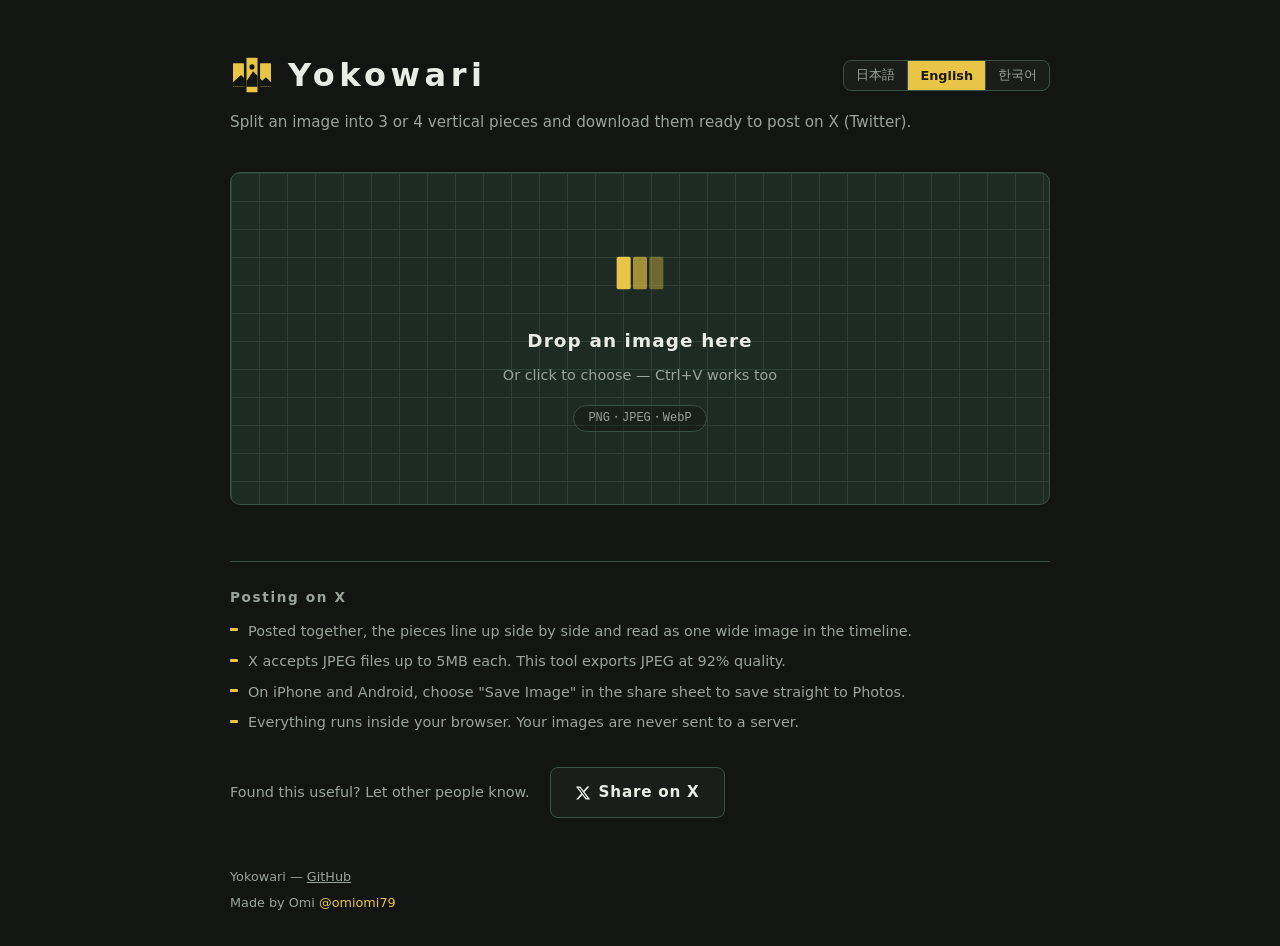
==== index.html @ c86c812d "日本語・English・한국어の3言語対応を追加 ヘッダー右上の言語ボタンで切替。文言は i18n.js の辞書に集約し、 静的テキストは data-i18n、動的な文言は t() 経由で差し替える。" ====
<!DOCTYPE html>
<html lang="ja">
<head>
  <meta charset="UTF-8" />
  <meta name="viewport" content="width=device-width, initial-scale=1.0" />
  <title>ヨコ割をください — 画像を横に3・4分割してXに投稿</title>
  <meta name="description" content="画像を横に3分割・4分割してダウンロードできる無料ツール。X（Twitter）投稿用。ブラウザ内で処理するので画像はどこにも送信されません。" />

  <!-- SNSでリンクを貼ったときのカード表示 -->
  <meta property="og:type" content="website" />
  <meta property="og:site_name" content="ヨコ割をください" />
  <meta property="og:title" content="ヨコ割をください" />
  <meta property="og:description" content="画像を横に3・4分割してX（Twitter）に投稿できる無料ツール。処理はブラウザ内で完結し、画像はどこにも送信されません。" />
  <meta property="og:url" content="https://omiomi79.github.io/yokowari/" />
  <meta property="og:image" content="https://omiomi79.github.io/yokowari/ogp.png" />
  <meta property="og:image:width" content="1200" />
  <meta property="og:image:height" content="630" />
  <meta name="twitter:card" content="summary_large_image" />
  <meta name="twitter:site" content="@omiomi79" />
  <meta name="twitter:creator" content="@omiomi79" />
  <link rel="icon" href="data:image/svg+xml,<svg xmlns='http://www.w3.org/2000/svg' viewBox='0 0 120 120'><defs><clipPath id='p'><rect x='8' y='28' width='30' height='64' rx='2'/><rect x='45' y='12' width='30' height='96' rx='2'/><rect x='82' y='28' width='30' height='64' rx='2'/></clipPath></defs><g clip-path='url(%23p)'><rect width='120' height='120' fill='%23E8C547'/><circle cx='60' cy='38' r='7' fill='%23131513'/><path d='M8 92 V80 L30 60 L46 76 L63 50 L88 76 L98 66 L112 80 V92 Z' fill='%23131513'/></g></svg>" />
  <link rel="stylesheet" href="style.css" />
</head>
<body>
  <div class="page">
    <header class="header">
      <div class="header-top">
        <h1 class="brand">
          <span class="brand-mark" aria-hidden="true">
            <svg viewBox="0 0 120 120" xmlns="http://www.w3.org/2000/svg" role="img">
              <defs>
                <clipPath id="logo-panels">
                  <rect x="8" y="28" width="30" height="64" rx="2" />
                  <rect x="45" y="12" width="30" height="96" rx="2" />
                  <rect x="82" y="28" width="30" height="64" rx="2" />
                </clipPath>
              </defs>
              <g clip-path="url(#logo-panels)">
                <rect x="0" y="0" width="120" height="120" fill="#e8c547" />
                <circle cx="60" cy="38" r="7" fill="#131513" />
                <path d="M8 92 V80 L30 60 L46 76 L63 50 L88 76 L98 66 L112 80 V92 Z" fill="#131513" />
              </g>
            </svg>
          </span>
          <span data-i18n="brand">ヨコ割をください</span>
        </h1>

        <div class="lang" role="group" aria-label="Language / 言語">
          <button type="button" class="lang-btn" data-lang="ja" lang="ja" aria-pressed="true">日本語</button>
          <button type="button" class="lang-btn" data-lang="en" lang="en" aria-pressed="false">English</button>
          <button type="button" class="lang-btn" data-lang="ko" lang="ko" aria-pressed="false">한국어</button>
        </div>
      </div>
      <p class="tagline" data-i18n="tagline">画像を横に3・4分割して、X（Twitter）にそのまま投稿できる形でダウンロード。</p>
    </header>

    <main>
      <!-- ドロップゾーン -->
      <section id="dropzone" class="dropzone" tabindex="0" role="button"
               data-i18n-aria="dropAria" aria-label="画像を選択またはドラッグ＆ドロップ">
        <input type="file" id="file-input" accept="image/png,image/jpeg,image/webp" hidden />
        <div class="dropzone-inner">
          <svg class="dropzone-icon" viewBox="0 0 48 48" aria-hidden="true">
            <rect x="4" y="10" width="12" height="28" rx="1.5" />
            <rect x="18" y="10" width="12" height="28" rx="1.5" opacity=".65" />
            <rect x="32" y="10" width="12" height="28" rx="1.5" opacity=".4" />
          </svg>
          <p class="dropzone-title" data-i18n="dropTitle">画像をここにドロップ</p>
          <p class="dropzone-sub" data-i18n="dropSub">クリックで選択 ／ Ctrl+V で貼り付けもOK</p>
          <p class="dropzone-formats">PNG・JPEG・WebP</p>
        </div>
      </section>

      <!-- 作業エリア（画像読み込み後に表示） -->
      <section id="workspace" class="workspace" hidden>
        <div class="controls">
          <div class="control-group">
            <span class="control-label" data-i18n="splitLabel">分割数</span>
            <div class="segmented" role="radiogroup" data-i18n-aria="splitLabel" aria-label="分割数">
              <button type="button" class="seg-btn is-active" data-split="3" role="radio" aria-checked="true" data-i18n="split3">3分割</button>
              <button type="button" class="seg-btn" data-split="4" role="radio" aria-checked="false" data-i18n="split4">4分割</button>
            </div>
          </div>
          <div class="control-group">
            <span class="control-label" data-i18n="formatLabel">保存形式</span>
            <div class="segmented" role="radiogroup" data-i18n-aria="formatLabel" aria-label="保存形式">
              <button type="button" class="seg-btn is-active" data-format="jpeg" role="radio" aria-checked="true">JPEG <small data-i18n="jpegNote">X推奨</small></button>
              <button type="button" class="seg-btn" data-format="png" role="radio" aria-checked="false">PNG <small data-i18n="pngNote">高画質</small></button>
            </div>
          </div>
          <button type="button" id="reset-btn" class="text-btn" data-i18n="reset">別の画像にする</button>
        </div>

        <div class="mat">
          <div class="preview-wrap">
            <canvas id="preview-canvas"></canvas>
          </div>
        </div>

        <div class="meta-row">
          <p id="src-info" class="meta mono"></p>
          <p id="piece-info" class="meta mono"></p>
        </div>
        <p id="warning" class="warning" hidden></p>

        <div class="pieces" id="pieces"></div>

        <div class="download-row">
          <button type="button" id="download-all" class="primary-btn">まとめてダウンロード</button>
          <p class="download-hint" id="download-hint">投稿するときは 1 → 2 → 3 の順に画像を選んでください</p>
        </div>
      </section>

      <!-- 使い方メモ -->
      <section class="notes">
        <h2 class="notes-title" data-i18n="notesTitle">Xに投稿するときのメモ</h2>
        <ul>
          <li data-i18n="note1">複数枚投稿すると、タイムラインでは横に並んで1枚の絵として繋がって見えます。</li>
          <li data-i18n="note2">JPEGなら1枚5MBまで投稿できます。このツールのJPEGは高画質（品質92%）で書き出します。</li>
          <li data-i18n="note3">iPhone・Androidでは共有シートの「画像を保存」から写真アプリに直接保存できます。</li>
          <li data-i18n="note4">処理はすべてブラウザの中だけで行われ、画像がサーバーに送信されることはありません。</li>
        </ul>
      </section>

      <section class="share">
        <p class="share-text" data-i18n="shareText">このツール、まわりにも紹介してもらえると嬉しいです</p>
        <a class="share-btn"
           href="https://x.com/intent/post?text=画像を横に3・4分割してXに投稿できる無料ツール「ヨコ割をください」&amp;url=https://omiomi79.github.io/yokowari/&amp;via=omiomi79"
           target="_blank" rel="noopener">
          <svg viewBox="0 0 24 24" aria-hidden="true"><path d="M18.244 2.25h3.308l-7.227 8.26 8.502 11.24H16.17l-5.214-6.817L4.99 21.75H1.68l7.73-8.835L1.254 2.25H8.08l4.713 6.231zm-1.161 17.52h1.833L7.084 4.126H5.117z"/></svg>
          <span data-i18n="shareBtn">Xでシェア</span>
        </a>
      </section>
    </main>

    <footer class="footer">
      <p><span data-i18n="brand">ヨコ割をください</span> — <a href="https://github.com/omiomi79/yokowari" id="repo-link">GitHub</a></p>
      <p class="credit"><span data-i18n="credit">制作: おみ</span> <a href="https://x.com/omiomi79" target="_blank" rel="noopener">@omiomi79</a></p>
    </footer>
  </div>

  <script src="i18n.js"></script>
  <script src="app.js"></script>
</body>
</html>
---- style.css ----
/* ヨコ割り — カッターマットをモチーフにしたダークUI */

:root {
  --bg: #131513;
  --bg-raise: #1a1d1a;
  --mat: #1e2b24;
  --mat-grid: #2e4034;
  --mat-edge: #3a5244;
  --ink: #eaece6;
  --ink-dim: #9aa49b;
  --guide: #e8c547;      /* カッターガイドの黄色 */
  --guide-dim: #b39a3a;
  --danger: #e07a5f;
  --radius: 10px;
  --font-body: "Hiragino Kaku Gothic ProN", "Hiragino Sans", "Yu Gothic UI", "Yu Gothic", "Meiryo", system-ui, sans-serif;
  --font-mono: "Consolas", "SF Mono", "Menlo", monospace;
}

* { box-sizing: border-box; margin: 0; padding: 0; }

html { color-scheme: dark; }

body {
  background: var(--bg);
  color: var(--ink);
  font-family: var(--font-body);
  line-height: 1.7;
  -webkit-font-smoothing: antialiased;
}

.page {
  max-width: 860px;
  margin: 0 auto;
  padding: 48px 20px 32px;
}

/* ---------- ヘッダー ---------- */

.header { margin-bottom: 36px; }

.header-top {
  display: flex;
  flex-wrap: wrap;
  align-items: center;
  justify-content: space-between;
  gap: 12px 20px;
}

.lang {
  display: inline-flex;
  border: 1px solid var(--mat-edge);
  border-radius: 8px;
  overflow: hidden;
  background: var(--bg-raise);
}

.lang-btn {
  appearance: none;
  border: none;
  background: transparent;
  color: var(--ink-dim);
  font-family: inherit;
  font-size: 0.8rem;
  padding: 6px 12px;
  cursor: pointer;
  white-space: nowrap;
  transition: background 0.12s, color 0.12s;
}

.lang-btn + .lang-btn { border-left: 1px solid var(--mat-edge); }

.lang-btn:hover { color: var(--ink); }

.lang-btn.is-active {
  background: var(--guide);
  color: #1c1a10;
  font-weight: 700;
}

.lang-btn:focus-visible {
  outline: 2px solid var(--guide);
  outline-offset: -2px;
}

.brand {
  display: flex;
  align-items: center;
  gap: 14px;
  font-size: 2rem;
  font-weight: 800;
  letter-spacing: 0.14em;
}

.brand-mark {
  display: inline-flex;
  flex-shrink: 0;
}
.brand-mark svg {
  width: 44px;
  height: 44px;
  display: block;
}

.tagline {
  margin-top: 8px;
  color: var(--ink-dim);
  font-size: 0.95rem;
}

/* ---------- ドロップゾーン ---------- */

.dropzone {
  position: relative;
  border-radius: var(--radius);
  background:
    linear-gradient(var(--mat-grid) 1px, transparent 1px),
    linear-gradient(90deg, var(--mat-grid) 1px, transparent 1px),
    var(--mat);
  background-size: 28px 28px, 28px 28px, auto;
  border: 1px solid var(--mat-edge);
  outline: none;
  cursor: pointer;
  padding: 72px 24px;
  text-align: center;
  transition: border-color 0.15s, box-shadow 0.15s;
}

.dropzone:hover,
.dropzone:focus-visible {
  border-color: var(--guide);
  box-shadow: 0 0 0 1px var(--guide);
}

.dropzone.is-dragover {
  border-color: var(--guide);
  box-shadow: 0 0 0 2px var(--guide), 0 0 32px rgba(232, 197, 71, 0.15) inset;
}

.dropzone-icon {
  width: 56px;
  height: 56px;
  fill: var(--guide);
  margin-bottom: 16px;
}

.dropzone-title {
  font-size: 1.15rem;
  font-weight: 700;
  letter-spacing: 0.06em;
}

.dropzone-sub {
  margin-top: 6px;
  color: var(--ink-dim);
  font-size: 0.9rem;
}

.dropzone-formats {
  margin-top: 18px;
  display: inline-block;
  font-family: var(--font-mono);
  font-size: 0.75rem;
  color: var(--ink-dim);
  border: 1px solid var(--mat-edge);
  border-radius: 99px;
  padding: 2px 14px;
  background: rgba(0, 0, 0, 0.25);
}

/* ---------- コントロール ---------- */

.workspace { margin-top: 8px; }

.controls {
  display: flex;
  flex-wrap: wrap;
  align-items: flex-end;
  gap: 20px;
  margin-bottom: 16px;
}

.control-group {
  display: flex;
  flex-direction: column;
  gap: 6px;
}

.control-label {
  font-size: 0.75rem;
  letter-spacing: 0.12em;
  color: var(--ink-dim);
}

.segmented {
  display: inline-flex;
  border: 1px solid var(--mat-edge);
  border-radius: 8px;
  overflow: hidden;
  background: var(--bg-raise);
}

.seg-btn {
  appearance: none;
  border: none;
  background: transparent;
  color: var(--ink-dim);
  font-family: inherit;
  font-size: 0.95rem;
  font-weight: 700;
  padding: 8px 18px;
  cursor: pointer;
  transition: background 0.12s, color 0.12s;
}

.seg-btn small {
  font-weight: 400;
  font-size: 0.7rem;
  margin-left: 4px;
  opacity: 0.8;
}

.seg-btn + .seg-btn { border-left: 1px solid var(--mat-edge); }

.seg-btn:hover { color: var(--ink); }

.seg-btn.is-active {
  background: var(--guide);
  color: #1c1a10;
}

.seg-btn:focus-visible {
  outline: 2px solid var(--guide);
  outline-offset: -2px;
}

.text-btn {
  appearance: none;
  border: none;
  background: none;
  color: var(--ink-dim);
  font-family: inherit;
  font-size: 0.85rem;
  cursor: pointer;
  text-decoration: underline;
  text-underline-offset: 3px;
  padding: 8px 0;
  margin-left: auto;
}
.text-btn:hover { color: var(--ink); }
.text-btn:focus-visible { outline: 2px solid var(--guide); outline-offset: 2px; }

/* ---------- プレビュー（カッターマット） ---------- */

.mat {
  border-radius: var(--radius);
  border: 1px solid var(--mat-edge);
  background:
    linear-gradient(var(--mat-grid) 1px, transparent 1px),
    linear-gradient(90deg, var(--mat-grid) 1px, transparent 1px),
    var(--mat);
  background-size: 28px 28px, 28px 28px, auto;
  padding: 24px;
}

.preview-wrap {
  display: flex;
  justify-content: center;
}

#preview-canvas {
  max-width: 100%;
  height: auto;
  display: block;
  box-shadow: 0 6px 24px rgba(0, 0, 0, 0.45);
}

/* ---------- メタ情報 ---------- */

.meta-row {
  display: flex;
  flex-wrap: wrap;
  gap: 4px 24px;
  margin-top: 10px;
}

.meta {
  color: var(--ink-dim);
  font-size: 0.8rem;
}

.mono { font-family: var(--font-mono); }

.warning {
  margin-top: 10px;
  color: var(--danger);
  font-size: 0.85rem;
  border-left: 3px solid var(--danger);
  padding-left: 10px;
}

/* ---------- ピース一覧 ---------- */

.pieces {
  display: grid;
  grid-template-columns: repeat(auto-fit, minmax(150px, 1fr));
  gap: 14px;
  margin-top: 24px;
}

.piece {
  background: var(--bg-raise);
  border: 1px solid var(--mat-edge);
  border-radius: var(--radius);
  padding: 12px;
  display: flex;
  flex-direction: column;
  gap: 10px;
}

.piece-thumb {
  width: 100%;
  height: auto;
  display: block;
  border-radius: 4px;
  background: #000;
}

.piece-head {
  display: flex;
  align-items: baseline;
  justify-content: space-between;
}

.piece-num {
  font-family: var(--font-mono);
  font-weight: 700;
  color: var(--guide);
  font-size: 0.95rem;
}

.piece-size {
  font-family: var(--font-mono);
  font-size: 0.7rem;
  color: var(--ink-dim);
}

.piece-dl {
  appearance: none;
  border: 1px solid var(--mat-edge);
  border-radius: 6px;
  background: transparent;
  color: var(--ink);
  font-family: inherit;
  font-size: 0.8rem;
  padding: 6px 0;
  cursor: pointer;
  transition: border-color 0.12s, background 0.12s;
}
.piece-dl:hover { border-color: var(--guide); color: var(--guide); }
.piece-dl:focus-visible { outline: 2px solid var(--guide); outline-offset: 2px; }

/* ---------- ダウンロード ---------- */

.download-row {
  margin-top: 28px;
  display: flex;
  flex-wrap: wrap;
  align-items: center;
  gap: 16px;
}

.primary-btn {
  appearance: none;
  border: none;
  border-radius: 8px;
  background: var(--guide);
  color: #1c1a10;
  font-family: inherit;
  font-size: 1rem;
  font-weight: 800;
  letter-spacing: 0.05em;
  padding: 13px 32px;
  cursor: pointer;
  transition: filter 0.12s, transform 0.08s;
}
.primary-btn:hover { filter: brightness(1.08); }
.primary-btn:active { transform: translateY(1px); }
.primary-btn:focus-visible { outline: 2px solid var(--ink); outline-offset: 2px; }

.share {
  margin-top: 32px;
  display: flex;
  flex-wrap: wrap;
  align-items: center;
  gap: 8px 20px;
}

.share-text {
  color: var(--ink-dim);
  font-size: 0.9rem;
}

.share-btn {
  display: inline-flex;
  align-items: center;
  gap: 8px;
  border: 1px solid var(--mat-edge);
  border-radius: 8px;
  background: var(--bg-raise);
  color: var(--ink);
  font-size: 0.95rem;
  font-weight: 700;
  letter-spacing: 0.05em;
  padding: 12px 24px;
  text-decoration: none;
  transition: border-color 0.12s, color 0.12s;
}
.share-btn svg {
  width: 16px;
  height: 16px;
  fill: currentColor;
}
.share-btn:hover { border-color: var(--guide); color: var(--guide); }
.share-btn:focus-visible { outline: 2px solid var(--guide); outline-offset: 2px; }

.download-hint {
  color: var(--ink-dim);
  font-size: 0.85rem;
}

/* ---------- メモ・フッター ---------- */

.notes {
  margin-top: 56px;
  border-top: 1px solid var(--mat-edge);
  padding-top: 24px;
}

.notes-title {
  font-size: 0.85rem;
  letter-spacing: 0.12em;
  color: var(--ink-dim);
  font-weight: 700;
  margin-bottom: 10px;
}

.notes ul {
  list-style: none;
}

.notes li {
  position: relative;
  padding-left: 18px;
  font-size: 0.9rem;
  color: var(--ink-dim);
  margin-bottom: 6px;
}

.notes li::before {
  content: "";
  position: absolute;
  left: 0;
  top: 0.65em;
  width: 8px;
  height: 3px;
  background: var(--guide);
  border-radius: 1px;
}

.footer {
  margin-top: 48px;
  color: var(--ink-dim);
  font-size: 0.8rem;
}

.footer a { color: var(--ink-dim); }
.footer a:hover { color: var(--guide); }

.footer .credit { margin-top: 4px; }
.footer .credit a { color: var(--guide); text-decoration: none; }
.footer .credit a:hover { text-decoration: underline; }

/* ---------- レスポンシブ・モーション ---------- */

@media (max-width: 560px) {
  .page { padding-top: 32px; }
  .brand { font-size: 1.5rem; }
  .dropzone { padding: 48px 16px; }
  .text-btn { margin-left: 0; }
}

@media (prefers-reduced-motion: reduce) {
  * { transition: none !important; }
}
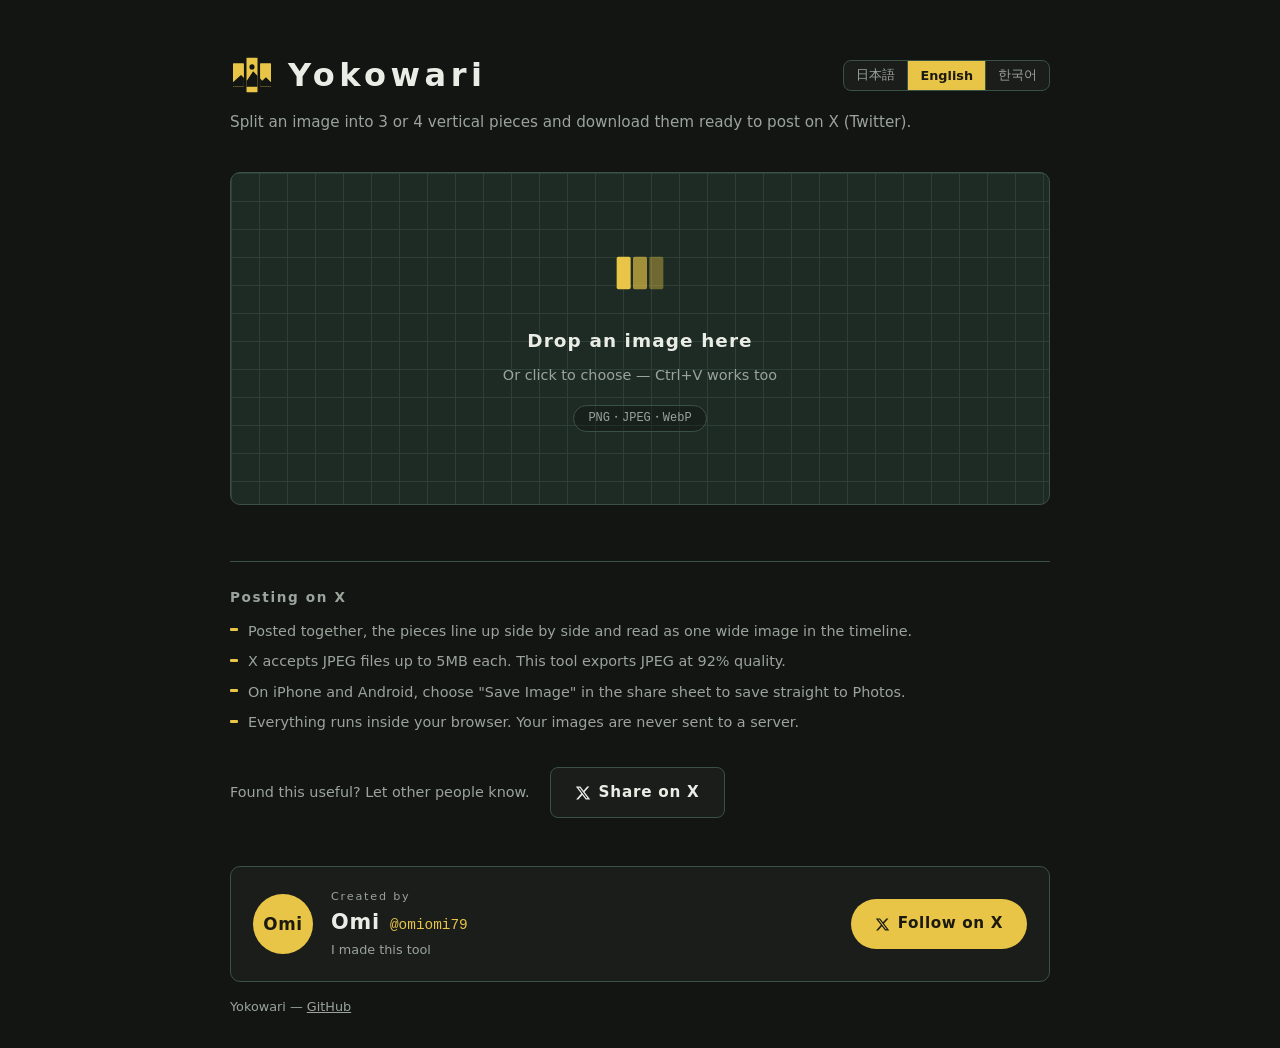
==== commit 53bc0454: "フッターに作者ブロックを追加してフォローへ導線を作る 小さなクレジット表記を、アバター・名前・ハンドル・フォローボタンを 持つカードに置き換えた。カード全体が X のフォローIntentへのリンクで、" ====
--- a/index.html
+++ b/index.html
@@ -88,14 +88,19 @@
               <button type="button" class="seg-btn" data-format="png" role="radio" aria-checked="false">PNG <small data-i18n="pngNote">高画質</small></button>
             </div>
           </div>
+          <button type="button" id="even-btn" class="ghost-btn" data-i18n="evenBtn" hidden>均等に戻す</button>
           <button type="button" id="reset-btn" class="text-btn" data-i18n="reset">別の画像にする</button>
         </div>
 
         <div class="mat">
           <div class="preview-wrap">
-            <canvas id="preview-canvas"></canvas>
+            <div class="stage" id="stage">
+              <canvas id="preview-canvas"></canvas>
+            </div>
           </div>
         </div>
+
+        <p class="drag-hint" id="drag-hint" data-i18n="dragHint">プレビューの黄色いハンドルをドラッグすると分割位置を変えられます</p>
 
         <div class="meta-row">
           <p id="src-info" class="meta mono"></p>
@@ -134,8 +139,25 @@
     </main>
 
     <footer class="footer">
-      <p><span data-i18n="brand">ヨコ割をください</span> — <a href="https://github.com/omiomi79/yokowari" id="repo-link">GitHub</a></p>
-      <p class="credit"><span data-i18n="credit">制作: おみ</span> <a href="https://x.com/omiomi79" target="_blank" rel="noopener">@omiomi79</a></p>
+      <!-- 作者ブロック。カード全体がXのフォロー画面へのリンクになっている -->
+      <a class="author" href="https://x.com/intent/follow?screen_name=omiomi79"
+         target="_blank" rel="noopener">
+        <span class="author-avatar" aria-hidden="true" data-i18n="authorName">おみ</span>
+        <span class="author-text">
+          <span class="author-eyebrow" data-i18n="authorEyebrow">制作者</span>
+          <span class="author-line">
+            <span class="author-name" data-i18n="authorName">おみ</span>
+            <span class="author-handle">@omiomi79</span>
+          </span>
+          <span class="author-made" data-i18n="authorMade">このツールを作成しました</span>
+        </span>
+        <span class="author-follow">
+          <svg viewBox="0 0 24 24" aria-hidden="true"><path d="M18.244 2.25h3.308l-7.227 8.26 8.502 11.24H16.17l-5.214-6.817L4.99 21.75H1.68l7.73-8.835L1.254 2.25H8.08l4.713 6.231zm-1.161 17.52h1.833L7.084 4.126H5.117z"/></svg>
+          <span data-i18n="authorFollow">Xでフォロー</span>
+        </span>
+      </a>
+
+      <p class="footer-meta"><span data-i18n="brand">ヨコ割をください</span> — <a href="https://github.com/omiomi79/yokowari" id="repo-link">GitHub</a></p>
     </footer>
   </div>
 
--- a/style.css
+++ b/style.css
@@ -267,12 +267,91 @@
   justify-content: center;
 }
 
+/* ハンドルを重ねるため、canvas と同じ大きさに縮む器 */
+.stage {
+  position: relative;
+  line-height: 0;
+  max-width: 100%;
+  touch-action: none;
+}
+
 #preview-canvas {
   max-width: 100%;
   height: auto;
   display: block;
   box-shadow: 0 6px 24px rgba(0, 0, 0, 0.45);
 }
+
+/* 分割位置のハンドル。細い線を見せつつ、掴む範囲は指でも届く幅を確保する */
+.handle {
+  position: absolute;
+  top: 0;
+  bottom: 0;
+  width: 34px;
+  margin-left: -17px;
+  padding: 0;
+  border: none;
+  background: none;
+  cursor: ew-resize;
+  touch-action: none;
+}
+
+.handle .line {
+  position: absolute;
+  left: 16px;
+  top: 0;
+  bottom: 0;
+  width: 2px;
+  background: var(--guide);
+}
+
+.handle .grip {
+  position: absolute;
+  left: 50%;
+  top: 50%;
+  transform: translate(-50%, -50%);
+  width: 20px;
+  height: 44px;
+  border-radius: 5px;
+  background: var(--guide);
+  display: flex;
+  align-items: center;
+  justify-content: center;
+  gap: 3px;
+}
+
+.handle .grip i {
+  width: 2px;
+  height: 16px;
+  background: #1c1a10;
+  border-radius: 1px;
+}
+
+.handle:focus-visible .grip {
+  outline: 3px solid var(--ink);
+  outline-offset: 2px;
+}
+
+.drag-hint {
+  margin-top: 10px;
+  color: var(--ink-dim);
+  font-size: 0.8rem;
+}
+
+.ghost-btn {
+  appearance: none;
+  border: 1px solid var(--mat-edge);
+  border-radius: 8px;
+  background: transparent;
+  color: var(--ink);
+  font-family: inherit;
+  font-size: 0.85rem;
+  padding: 8px 16px;
+  cursor: pointer;
+  transition: border-color 0.12s, color 0.12s;
+}
+.ghost-btn:hover { border-color: var(--guide); color: var(--guide); }
+.ghost-btn:focus-visible { outline: 2px solid var(--guide); outline-offset: 2px; }
 
 /* ---------- メタ情報 ---------- */
 
@@ -473,12 +552,125 @@
   font-size: 0.8rem;
 }
 
-.footer a { color: var(--ink-dim); }
-.footer a:hover { color: var(--guide); }
-
-.footer .credit { margin-top: 4px; }
-.footer .credit a { color: var(--guide); text-decoration: none; }
-.footer .credit a:hover { text-decoration: underline; }
+/* ---------- 作者ブロック ---------- */
+
+.author {
+  display: flex;
+  align-items: center;
+  gap: 18px;
+  padding: 20px 22px;
+  border: 1px solid var(--mat-edge);
+  border-radius: var(--radius);
+  background: var(--bg-raise);
+  text-decoration: none;
+  transition: border-color 0.15s, background 0.15s;
+}
+
+.author:hover {
+  border-color: var(--guide);
+  background: #20241f;
+}
+
+.author:focus-visible {
+  outline: 2px solid var(--guide);
+  outline-offset: 3px;
+}
+
+.author-avatar {
+  flex-shrink: 0;
+  width: 60px;
+  height: 60px;
+  border-radius: 50%;
+  background: var(--guide);
+  color: #1c1a10;
+  font-size: 1.05rem;
+  font-weight: 800;
+  letter-spacing: 0.04em;
+  display: flex;
+  align-items: center;
+  justify-content: center;
+}
+
+.author-text {
+  display: flex;
+  flex-direction: column;
+  gap: 2px;
+  min-width: 0;
+}
+
+.author-eyebrow {
+  font-size: 0.7rem;
+  letter-spacing: 0.16em;
+  color: var(--ink-dim);
+}
+
+.author-line {
+  display: flex;
+  align-items: baseline;
+  flex-wrap: wrap;
+  gap: 4px 10px;
+}
+
+.author-name {
+  font-size: 1.3rem;
+  font-weight: 800;
+  color: var(--ink);
+  letter-spacing: 0.04em;
+  line-height: 1.3;
+}
+
+.author-handle {
+  font-family: var(--font-mono);
+  font-size: 0.9rem;
+  color: var(--guide);
+}
+
+.author-made {
+  font-size: 0.8rem;
+  color: var(--ink-dim);
+}
+
+.author-follow {
+  flex-shrink: 0;
+  margin-left: auto;
+  display: inline-flex;
+  align-items: center;
+  gap: 8px;
+  padding: 12px 24px;
+  border-radius: 99px;
+  background: var(--guide);
+  color: #1c1a10;
+  font-size: 0.95rem;
+  font-weight: 800;
+  letter-spacing: 0.04em;
+  white-space: nowrap;
+  transition: filter 0.15s;
+}
+
+.author-follow svg {
+  width: 15px;
+  height: 15px;
+  fill: currentColor;
+}
+
+.author:hover .author-follow { filter: brightness(1.1); }
+
+.footer-meta { margin-top: 14px; }
+.footer-meta a { color: var(--ink-dim); }
+.footer-meta a:hover { color: var(--guide); }
+
+@media (max-width: 520px) {
+  .author {
+    flex-wrap: wrap;
+    gap: 14px 16px;
+    padding: 18px;
+  }
+  .author-follow {
+    margin-left: 0;
+    width: 100%;
+    justify-content: center;
+  }
+}
 
 /* ---------- レスポンシブ・モーション ---------- */
 
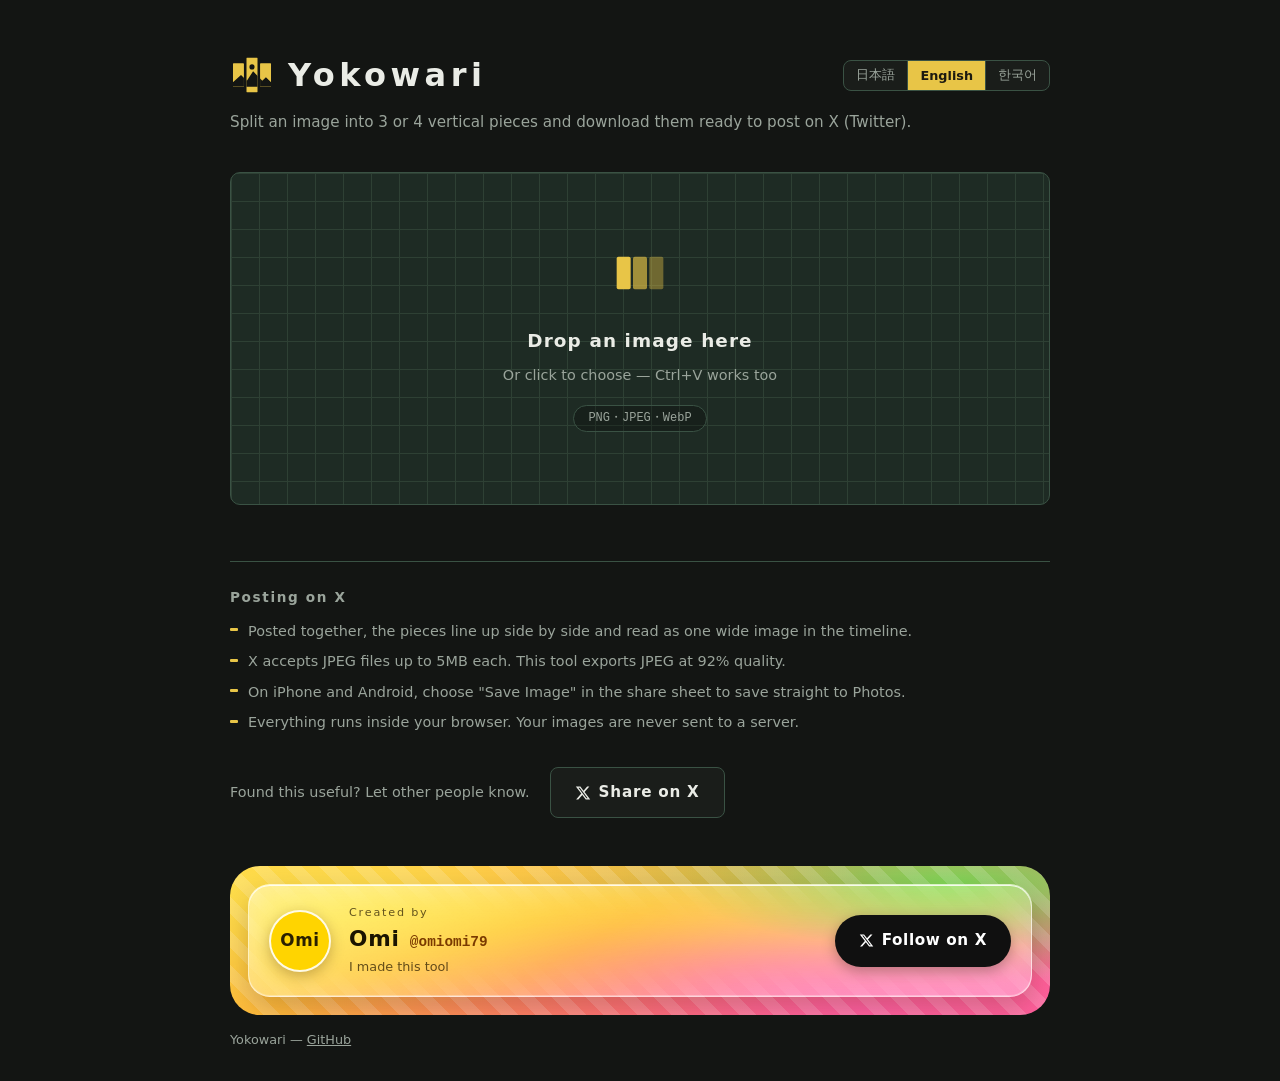
==== commit bd10b59d: "作者ブロックをLiquid Glass調にして目立たせる ページ全体のダークな配色に馴染みすぎていたため、このブロックだけ 色面の上に半透明のガラス板を重ねる構成にした。ガラスは背後に色が ないと成立" ====
--- a/index.html
+++ b/index.html
@@ -139,10 +139,16 @@
     </main>
 
     <footer class="footer">
-      <!-- 作者ブロック。カード全体がXのフォロー画面へのリンクになっている -->
+      <!-- 作者ブロック。カード全体がXのフォロー画面へのリンクになっている。
+           背景の色面にガラス板を重ねる構成なので、.author-stage と対で使う -->
+      <div class="author-stage">
       <a class="author" href="https://x.com/intent/follow?screen_name=omiomi79"
          target="_blank" rel="noopener">
-        <span class="author-avatar" aria-hidden="true" data-i18n="authorName">おみ</span>
+        <span class="author-avatar" aria-hidden="true">
+          <!-- アイコン画像を置くときは、このすぐ下に
+               <img class="author-avatar-img" src="avatar.png" alt="" /> を足す -->
+          <span class="author-avatar-text" data-i18n="authorName">おみ</span>
+        </span>
         <span class="author-text">
           <span class="author-eyebrow" data-i18n="authorEyebrow">制作者</span>
           <span class="author-line">
@@ -156,6 +162,7 @@
           <span data-i18n="authorFollow">Xでフォロー</span>
         </span>
       </a>
+      </div>
 
       <p class="footer-meta"><span data-i18n="brand">ヨコ割をください</span> — <a href="https://github.com/omiomi79/yokowari" id="repo-link">GitHub</a></p>
     </footer>
--- a/style.css
+++ b/style.css
@@ -552,43 +552,99 @@
   font-size: 0.8rem;
 }
 
-/* ---------- 作者ブロック ---------- */
+/* ---------- 作者ブロック（このブロックだけ Liquid Glass 調） ----------
+   ガラスは背後に色がないと効かないので、色面(.author-stage)の上に
+   半透明のガラス板(.author)を重ねる二層構成にしている            */
+
+.author-stage {
+  position: relative;
+  border-radius: 30px;
+  padding: 18px;
+  overflow: hidden;
+  background:
+    /* ドットのにじみ。ガラス越しにぼけると柔らかい階調になる */
+    repeating-linear-gradient(45deg,
+      rgba(255, 255, 255, 0.16) 0 12px,
+      rgba(255, 255, 255, 0) 12px 24px),
+    radial-gradient(120% 140% at 12% 18%, #ffe14d 0%, transparent 55%),
+    radial-gradient(110% 130% at 88% 12%, #7ed957 0%, transparent 50%),
+    radial-gradient(130% 150% at 78% 96%, #ff5fa2 0%, transparent 55%),
+    linear-gradient(115deg, #ffc93d 0%, #ff8a3d 52%, #ff5f8f 100%);
+}
 
 .author {
+  position: relative;
   display: flex;
   align-items: center;
   gap: 18px;
-  padding: 20px 22px;
-  border: 1px solid var(--mat-edge);
-  border-radius: var(--radius);
-  background: var(--bg-raise);
+  padding: 18px 20px;
+  border-radius: 22px;
   text-decoration: none;
-  transition: border-color 0.15s, background 0.15s;
+  /* ガラス本体。上辺を明るく落とし込んで厚みを出す */
+  background: linear-gradient(150deg,
+    rgba(255, 255, 255, 0.5) 0%,
+    rgba(255, 255, 255, 0.24) 45%,
+    rgba(255, 255, 255, 0.34) 100%);
+  backdrop-filter: blur(18px) saturate(180%);
+  -webkit-backdrop-filter: blur(18px) saturate(180%);
+  border: 1px solid rgba(255, 255, 255, 0.55);
+  box-shadow:
+    0 10px 30px rgba(60, 24, 0, 0.24),
+    inset 0 1px 0 rgba(255, 255, 255, 0.85),
+    inset 0 -1px 0 rgba(255, 255, 255, 0.3);
+  transition: background 0.2s, box-shadow 0.2s, transform 0.2s;
 }
 
 .author:hover {
-  border-color: var(--guide);
-  background: #20241f;
+  background: linear-gradient(150deg,
+    rgba(255, 255, 255, 0.62) 0%,
+    rgba(255, 255, 255, 0.34) 45%,
+    rgba(255, 255, 255, 0.44) 100%);
+  box-shadow:
+    0 14px 36px rgba(60, 24, 0, 0.3),
+    inset 0 1px 0 rgba(255, 255, 255, 0.95),
+    inset 0 -1px 0 rgba(255, 255, 255, 0.35);
+  transform: translateY(-1px);
 }
 
 .author:focus-visible {
-  outline: 2px solid var(--guide);
+  outline: 3px solid #1a1a1a;
   outline-offset: 3px;
 }
 
+/* backdrop-filter が使えない環境では、すりガラスの代わりに白面で読ませる */
+@supports not ((backdrop-filter: blur(1px)) or (-webkit-backdrop-filter: blur(1px))) {
+  .author { background: rgba(255, 255, 255, 0.82); }
+  .author:hover { background: rgba(255, 255, 255, 0.9); }
+}
+
 .author-avatar {
+  position: relative;
   flex-shrink: 0;
-  width: 60px;
-  height: 60px;
+  width: 62px;
+  height: 62px;
   border-radius: 50%;
-  background: var(--guide);
-  color: #1c1a10;
+  overflow: hidden;
+  background: #ffd400;
+  color: #2a2000;
   font-size: 1.05rem;
   font-weight: 800;
   letter-spacing: 0.04em;
   display: flex;
   align-items: center;
   justify-content: center;
+  border: 2px solid rgba(255, 255, 255, 0.9);
+  box-shadow: 0 4px 14px rgba(60, 24, 0, 0.28);
+}
+
+.author-avatar-img {
+  position: absolute;
+  inset: 0;
+  width: 100%;
+  height: 100%;
+  object-fit: cover;
+  /* ドット絵をぼかさずに拡大する */
+  image-rendering: pixelated;
 }
 
 .author-text {
@@ -601,20 +657,20 @@
 .author-eyebrow {
   font-size: 0.7rem;
   letter-spacing: 0.16em;
-  color: var(--ink-dim);
+  color: rgba(40, 26, 0, 0.72);
 }
 
 .author-line {
   display: flex;
   align-items: baseline;
   flex-wrap: wrap;
-  gap: 4px 10px;
+  gap: 2px 10px;
 }
 
 .author-name {
-  font-size: 1.3rem;
+  font-size: 1.35rem;
   font-weight: 800;
-  color: var(--ink);
+  color: #1b1400;
   letter-spacing: 0.04em;
   line-height: 1.3;
 }
@@ -622,29 +678,32 @@
 .author-handle {
   font-family: var(--font-mono);
   font-size: 0.9rem;
-  color: var(--guide);
+  font-weight: 700;
+  color: #7a3a00;
 }
 
 .author-made {
   font-size: 0.8rem;
-  color: var(--ink-dim);
-}
-
+  color: rgba(40, 26, 0, 0.72);
+}
+
+/* X公式のフォローボタンに寄せた黒地。ガラスの上で一番強く出る */
 .author-follow {
   flex-shrink: 0;
   margin-left: auto;
   display: inline-flex;
   align-items: center;
   gap: 8px;
-  padding: 12px 24px;
+  padding: 13px 24px;
   border-radius: 99px;
-  background: var(--guide);
-  color: #1c1a10;
+  background: #101010;
+  color: #fff;
   font-size: 0.95rem;
   font-weight: 800;
   letter-spacing: 0.04em;
   white-space: nowrap;
-  transition: filter 0.15s;
+  box-shadow: 0 4px 14px rgba(0, 0, 0, 0.28);
+  transition: background 0.15s;
 }
 
 .author-follow svg {
@@ -653,17 +712,18 @@
   fill: currentColor;
 }
 
-.author:hover .author-follow { filter: brightness(1.1); }
+.author:hover .author-follow { background: #2b2b2b; }
 
 .footer-meta { margin-top: 14px; }
 .footer-meta a { color: var(--ink-dim); }
 .footer-meta a:hover { color: var(--guide); }
 
-@media (max-width: 520px) {
+@media (max-width: 560px) {
+  .author-stage { padding: 12px; border-radius: 24px; }
   .author {
     flex-wrap: wrap;
     gap: 14px 16px;
-    padding: 18px;
+    padding: 16px;
   }
   .author-follow {
     margin-left: 0;
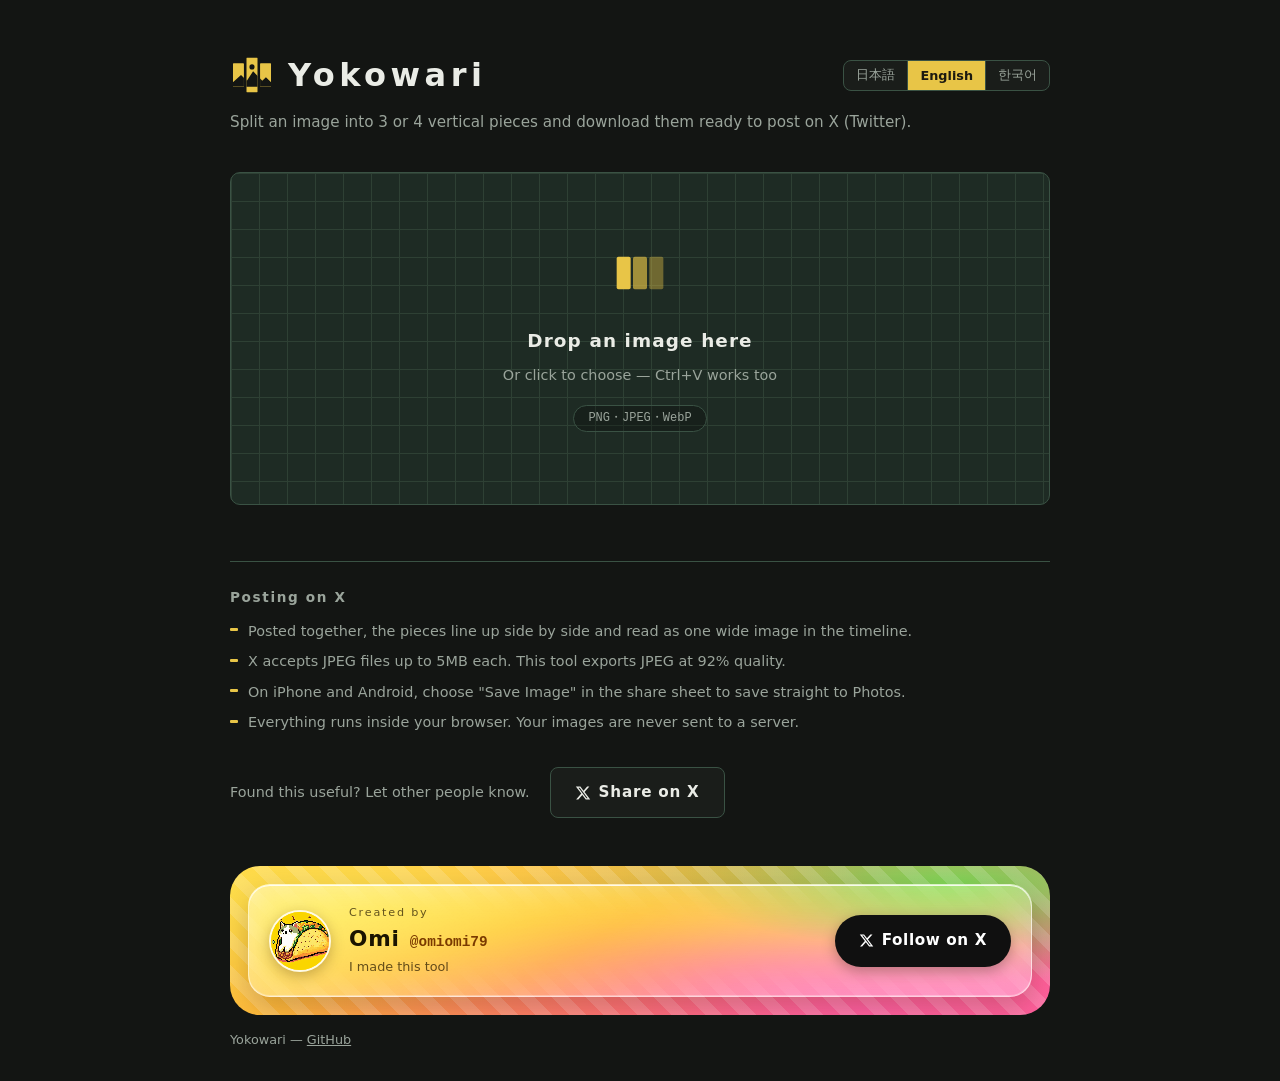
==== commit b3c44693: "作者ブロックのアバターにXのアイコンを使う ドット絵なので最近傍で192pxに縮小し、減色して11KBに収めた。 表示側も image-rendering: pixelated で拡大時のぼけを防いで" ====
--- a/index.html
+++ b/index.html
@@ -145,9 +145,9 @@
       <a class="author" href="https://x.com/intent/follow?screen_name=omiomi79"
          target="_blank" rel="noopener">
         <span class="author-avatar" aria-hidden="true">
-          <!-- アイコン画像を置くときは、このすぐ下に
-               <img class="author-avatar-img" src="avatar.png" alt="" /> を足す -->
+          <!-- 画像が取得できない場合は名前の文字が下から見える -->
           <span class="author-avatar-text" data-i18n="authorName">おみ</span>
+          <img class="author-avatar-img" src="avatar.png" alt="" width="192" height="192" />
         </span>
         <span class="author-text">
           <span class="author-eyebrow" data-i18n="authorEyebrow">制作者</span>
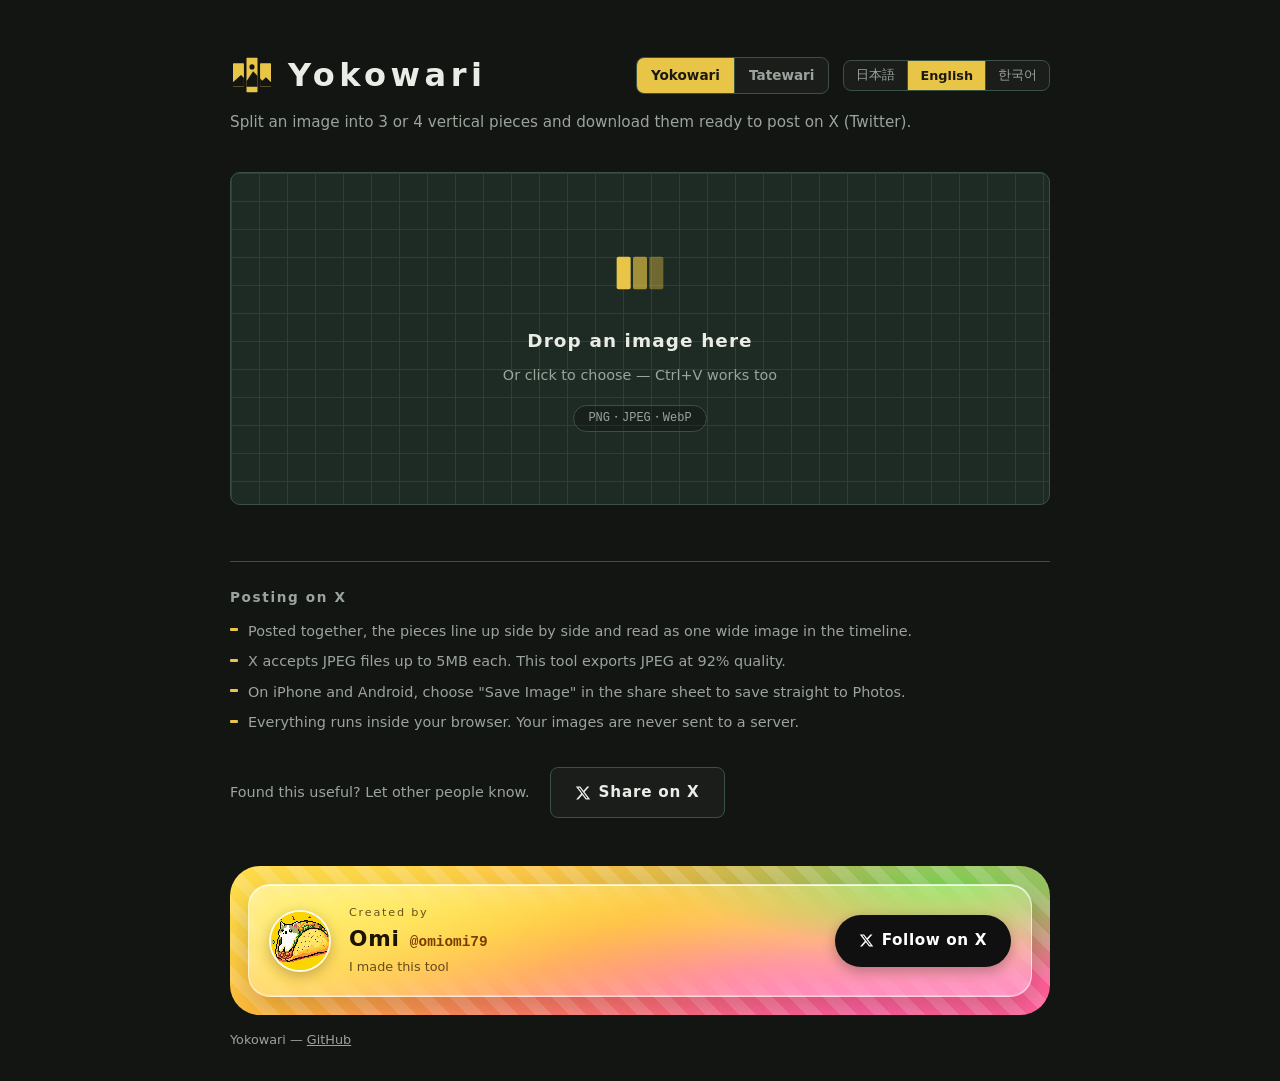
==== commit d6619748: "「タテ割もください」ページを追加し、ヨコ割と切り替えられるように 縦長の画像を上下2等分するページを /tate/ に追加。ハンドルは1本に固定。 下半分を先に投稿し、それを引用リポストして上半分を貼" ====
--- a/index.html
+++ b/index.html
@@ -1,5 +1,5 @@
 <!DOCTYPE html>
-<html lang="ja">
+<html lang="ja" data-app="yoko">
 <head>
   <meta charset="UTF-8" />
   <meta name="viewport" content="width=device-width, initial-scale=1.0" />
@@ -45,10 +45,17 @@
           <span data-i18n="brand">ヨコ割をください</span>
         </h1>
 
-        <div class="lang" role="group" aria-label="Language / 言語">
-          <button type="button" class="lang-btn" data-lang="ja" lang="ja" aria-pressed="true">日本語</button>
-          <button type="button" class="lang-btn" data-lang="en" lang="en" aria-pressed="false">English</button>
-          <button type="button" class="lang-btn" data-lang="ko" lang="ko" aria-pressed="false">한국어</button>
+        <div class="header-tools">
+          <!-- ヨコ割とタテ割は別ページ。今いる方は span、もう片方はリンク -->
+          <nav class="page-switch" data-i18n-aria="switchAria" aria-label="ツールの切り替え">
+            <span class="page-switch-item is-active" aria-current="page" data-i18n="switchYoko">ヨコ割</span>
+            <a class="page-switch-item" href="tate/" data-i18n="switchTate">タテ割</a>
+          </nav>
+          <div class="lang" role="group" aria-label="Language / 言語">
+            <button type="button" class="lang-btn" data-lang="ja" lang="ja" aria-pressed="true">日本語</button>
+            <button type="button" class="lang-btn" data-lang="en" lang="en" aria-pressed="false">English</button>
+            <button type="button" class="lang-btn" data-lang="ko" lang="ko" aria-pressed="false">한국어</button>
+          </div>
         </div>
       </div>
       <p class="tagline" data-i18n="tagline">画像を横に3・4分割して、X（Twitter）にそのまま投稿できる形でダウンロード。</p>
--- a/style.css
+++ b/style.css
@@ -46,6 +46,46 @@
   gap: 12px 20px;
 }
 
+.header-tools {
+  display: flex;
+  align-items: center;
+  flex-wrap: wrap;
+  gap: 10px 14px;
+}
+
+/* ヨコ割 / タテ割 のページ切り替え。言語ボタンと同じ作法で、今いる側を黄色で示す */
+.page-switch {
+  display: inline-flex;
+  border: 1px solid var(--mat-edge);
+  border-radius: 8px;
+  overflow: hidden;
+  background: var(--bg-raise);
+}
+
+.page-switch-item {
+  font-size: 0.85rem;
+  font-weight: 700;
+  padding: 6px 14px;
+  color: var(--ink-dim);
+  text-decoration: none;
+  white-space: nowrap;
+  transition: background 0.12s, color 0.12s;
+}
+
+.page-switch-item + .page-switch-item { border-left: 1px solid var(--mat-edge); }
+
+a.page-switch-item:hover { color: var(--ink); }
+
+.page-switch-item.is-active {
+  background: var(--guide);
+  color: #1c1a10;
+}
+
+a.page-switch-item:focus-visible {
+  outline: 2px solid var(--guide);
+  outline-offset: -2px;
+}
+
 .lang {
   display: inline-flex;
   border: 1px solid var(--mat-edge);
@@ -332,6 +372,39 @@
   outline-offset: 2px;
 }
 
+/* 縦分割のときはハンドルを横に寝かせる */
+.handle.is-y {
+  top: auto;
+  bottom: auto;
+  left: 0;
+  right: 0;
+  width: auto;
+  height: 34px;
+  margin-left: 0;
+  margin-top: -17px;
+  cursor: ns-resize;
+}
+
+.handle.is-y .line {
+  left: 0;
+  right: 0;
+  top: 16px;
+  bottom: auto;
+  width: auto;
+  height: 2px;
+}
+
+.handle.is-y .grip {
+  width: 44px;
+  height: 20px;
+  flex-direction: column;
+}
+
+.handle.is-y .grip i {
+  width: 16px;
+  height: 2px;
+}
+
 .drag-hint {
   margin-top: 10px;
   color: var(--ink-dim);
@@ -384,6 +457,11 @@
   grid-template-columns: repeat(auto-fit, minmax(150px, 1fr));
   gap: 14px;
   margin-top: 24px;
+}
+
+/* 縦分割のコマは横長なので、並べずに縦に積んで幅いっぱいに見せる */
+.pieces.is-stacked {
+  grid-template-columns: 1fr;
 }
 
 .piece {
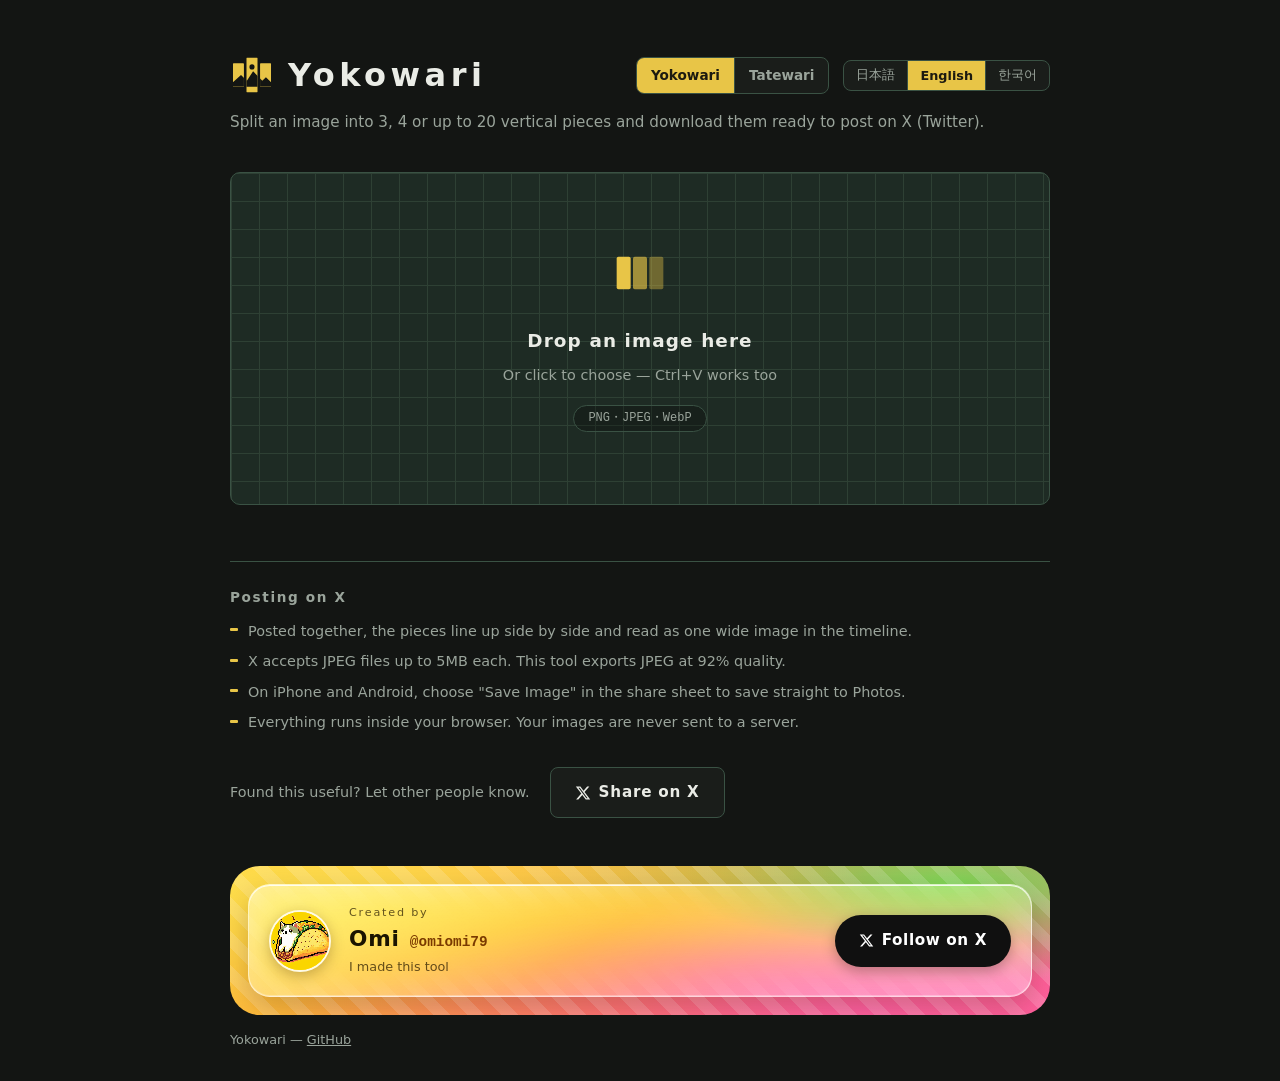
==== commit a1ed4cf0: "ヨコ割に「n分割」を追加し、2〜20枚まで任意枚数で分割できるように Xの1投稿あたりの画像上限が20枚になったのに合わせた。  Co-Authored-By: Claude Opus 5.5 <no" ====
--- a/index.html
+++ b/index.html
@@ -58,7 +58,7 @@
           </div>
         </div>
       </div>
-      <p class="tagline" data-i18n="tagline">画像を横に3・4分割して、X（Twitter）にそのまま投稿できる形でダウンロード。</p>
+      <p class="tagline" data-i18n="tagline">画像を横に3・4分割（最大20分割）して、X（Twitter）にそのまま投稿できる形でダウンロード。</p>
     </header>
 
     <main>
@@ -86,6 +86,16 @@
             <div class="segmented" role="radiogroup" data-i18n-aria="splitLabel" aria-label="分割数">
               <button type="button" class="seg-btn is-active" data-split="3" role="radio" aria-checked="true" data-i18n="split3">3分割</button>
               <button type="button" class="seg-btn" data-split="4" role="radio" aria-checked="false" data-i18n="split4">4分割</button>
+              <button type="button" class="seg-btn" data-split="custom" role="radio" aria-checked="false" data-i18n="splitCustom">n分割</button>
+            </div>
+          </div>
+          <div class="control-group" id="custom-split" hidden>
+            <span class="control-label" data-i18n="customLabel">枚数（2〜20）</span>
+            <div class="stepper">
+              <button type="button" class="step-btn" id="split-minus" data-i18n-aria="splitMinus" aria-label="1枚減らす">−</button>
+              <input type="number" id="split-input" class="step-input" min="2" max="20" step="1" value="5"
+                     inputmode="numeric" data-i18n-aria="customLabel" aria-label="枚数（2〜20）" />
+              <button type="button" class="step-btn" id="split-plus" data-i18n-aria="splitPlus" aria-label="1枚増やす">＋</button>
             </div>
           </div>
           <div class="control-group">
--- a/style.css
+++ b/style.css
@@ -272,6 +272,46 @@
   outline: 2px solid var(--guide);
   outline-offset: -2px;
 }
+
+.stepper {
+  display: inline-flex;
+  border: 1px solid var(--mat-edge);
+  border-radius: 8px;
+  overflow: hidden;
+  background: var(--bg-raise);
+}
+
+.step-btn {
+  appearance: none;
+  border: none;
+  background: transparent;
+  color: var(--ink);
+  font-family: inherit;
+  font-size: 1rem;
+  font-weight: 700;
+  width: 40px;
+  cursor: pointer;
+}
+.step-btn:hover { background: var(--mat); color: var(--guide); }
+.step-btn:focus-visible { outline: 2px solid var(--guide); outline-offset: -2px; }
+
+.step-input {
+  width: 56px;
+  border: none;
+  border-left: 1px solid var(--mat-edge);
+  border-right: 1px solid var(--mat-edge);
+  background: transparent;
+  color: var(--guide);
+  font-family: var(--font-mono);
+  font-size: 1rem;
+  font-weight: 700;
+  text-align: center;
+  padding: 8px 0;
+  -moz-appearance: textfield;
+}
+.step-input::-webkit-outer-spin-button,
+.step-input::-webkit-inner-spin-button { -webkit-appearance: none; margin: 0; }
+.step-input:focus-visible { outline: 2px solid var(--guide); outline-offset: -2px; }
 
 .text-btn {
   appearance: none;
